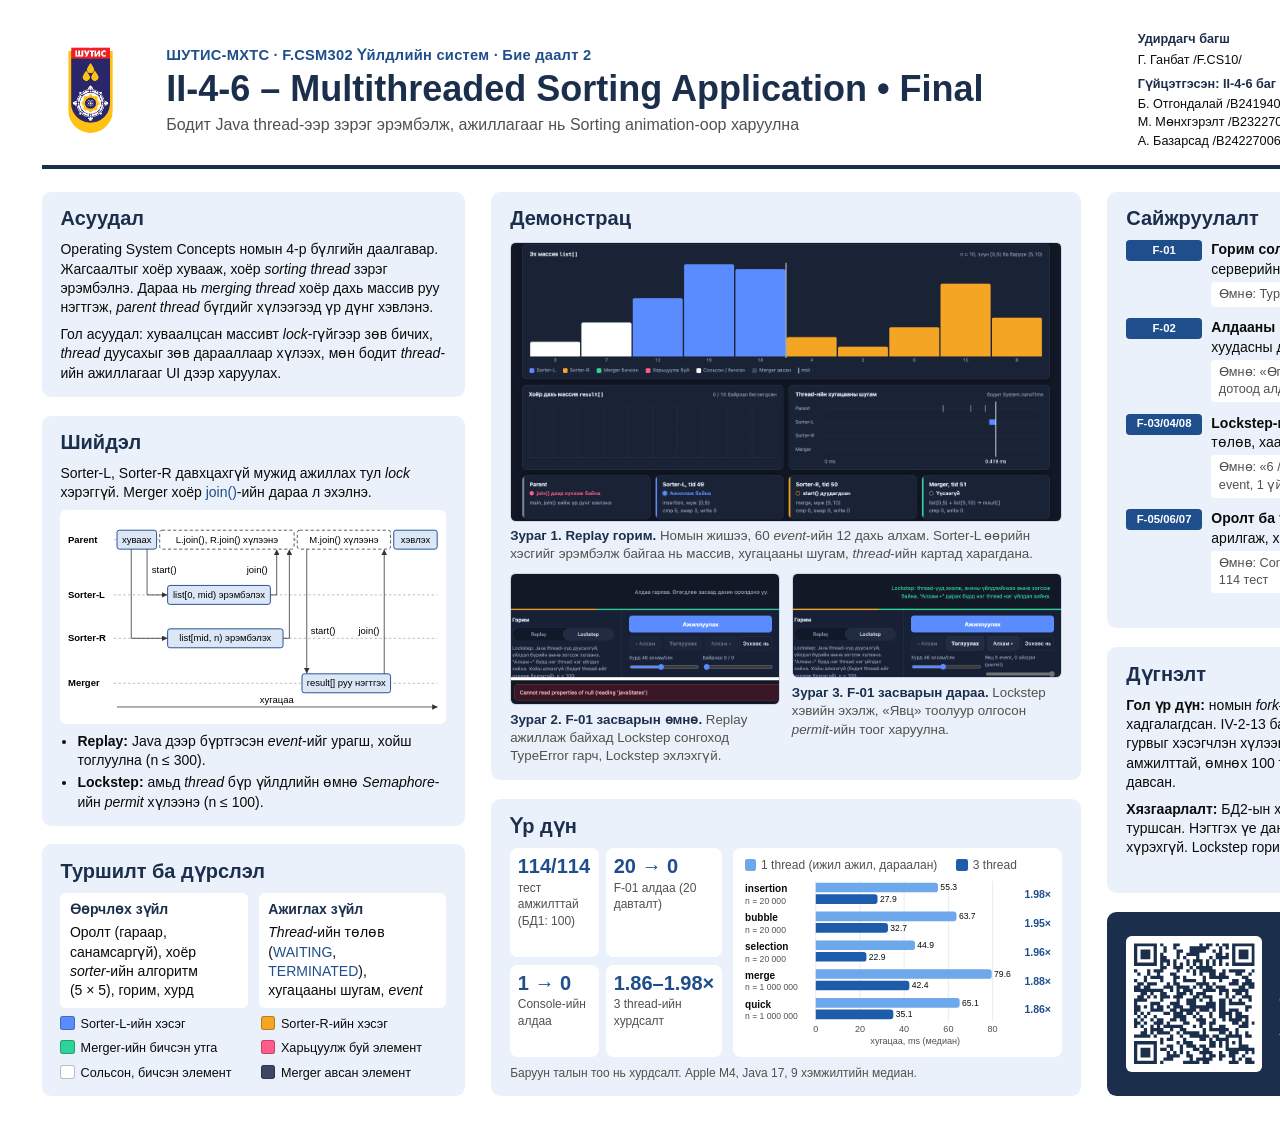
==== report/bd2/poster/poster.html @ 29daf938 "Manual-ын эцсийн засвар, Poster нэмэв" ====
<!doctype html>
<html lang="mn">
<head>
<meta charset="utf-8">
<title>II-4-6 Poster</title>
<style>
  @page { size: 420mm 297mm; margin: 0; }
  :root { --navy: #1b2f4d; --blue: #1f4e8c; --light: #eaf1fa; --line: #c9d6e8; --ink: #0b0b0b; --muted: #52514e; --c1: #eb6834; --c3: #2a78d6; }
  * { box-sizing: border-box; margin: 0; padding: 0; }
  html, body { width: 420mm; height: 297mm; background: #fff; }
  body { font-family: Arial, Helvetica, sans-serif; color: var(--ink); font-size: 10.5pt; line-height: 1.38; -webkit-print-color-adjust: exact; print-color-adjust: exact; }
  .page { width: 420mm; height: 297mm; display: flex; flex-direction: column; overflow: hidden; }

  /* ---------- header: identity of the work ---------- */
  header { display: grid; grid-template-columns: 26mm 1fr 108mm; gap: 7mm; align-items: center; margin: 8mm 11mm 0; padding-bottom: 4mm; border-bottom: 1.2mm solid var(--navy); }
  header img { width: 26mm; height: 26mm; }
  .kicker { font-size: 11pt; font-weight: bold; color: var(--blue); letter-spacing: .2pt; }
  h1 { font-size: 27pt; line-height: 1.1; margin: 1mm 0 1.5mm; color: var(--navy); }
  .sub { font-size: 12pt; color: var(--muted); }
  .team { font-size: 9.5pt; line-height: 1.45; }
  .team .row { display: grid; grid-template-columns: auto auto; column-gap: 5mm; white-space: nowrap; }
  .team .lbl { font-weight: bold; color: var(--navy); margin-bottom: .6mm; }
  .team .lbl.t2 { margin-top: 1.4mm; }

  /* ---------- body: three reading columns ---------- */
  main { flex: 1; display: grid; grid-template-columns: 112mm 1fr 116mm; gap: 7mm; padding: 6mm 11mm 7mm; min-height: 0; }
  .col { display: flex; flex-direction: column; gap: 5mm; min-height: 0; }
  .col > section { flex: 1 1 auto; }
  section { background: var(--light); border-radius: 2.5mm; padding: 3.5mm 5mm; display: flex; flex-direction: column; gap: 2mm; }
  h2 { font-size: 15pt; color: var(--navy); display: flex; align-items: center; gap: 2.5mm; }
  h2 .no { flex: none; width: 7.5mm; height: 7.5mm; border-radius: 50%; background: var(--blue); color: #fff; font-size: 11pt; display: grid; place-items: center; }
  ul { padding-left: 4.5mm; }
  li + li { margin-top: .8mm; }
  code { font-family: inherit; font-size: inherit; color: var(--blue); }
  .muted { color: var(--muted); }

  .flow { display: grid; grid-template-columns: 1fr auto 1fr auto 1fr auto 1fr; align-items: center; gap: 1.5mm; margin-top: 1mm; }
  .flow span { background: #fff; border: .3mm solid var(--line); border-radius: 1.5mm; padding: 1.5mm 1mm; text-align: center; font-size: 9pt; line-height: 1.25; }
  .flow b { color: var(--blue); }
  .flow i { font-style: normal; color: var(--blue); font-weight: bold; }
  .schema { background: #fff; border-radius: 1.5mm; padding: 1.5mm 2mm; }
  .schema img { width: 100%; display: block; }
  .legend { display: grid; grid-template-columns: 1fr 1fr; gap: 1.8mm 4mm; font-size: 9.5pt; }
  .legend span::before { content: ""; display: inline-block; width: 3.2mm; height: 3.2mm; border-radius: .7mm; margin-right: 1.6mm; vertical-align: -.5mm; background: var(--sw); border: .25mm solid rgba(0,0,0,.25); }
  .two { display: grid; grid-template-columns: 1fr 1fr; gap: 3mm; }
  .two > div { background: #fff; border-radius: 1.5mm; padding: 2mm 2.5mm; }
  .two h3 { font-size: 10.5pt; color: var(--navy); margin-bottom: 1mm; }

  figure { margin: 0; }
  figure img { display: block; width: 100%; border-radius: 1.5mm; border: .3mm solid var(--line); }
  figcaption { font-size: 10pt; color: var(--muted); margin-top: 1.4mm; }
  figcaption b { color: var(--navy); }
  .demo { gap: 2.5mm; }
  .pair { display: grid; grid-template-columns: 1fr 1fr; gap: 3mm; align-items: start; }
  .tag { font-size: 9.5pt; font-weight: bold; color: var(--navy); margin-bottom: 1mm; }

  .tiles { display: grid; grid-template-columns: repeat(4, 1fr); gap: 2mm; }
  .tile { background: #fff; border-radius: 2mm; padding: 2mm 2mm; }
  .tile .n { font-size: 14pt; white-space: nowrap; font-weight: bold; color: var(--blue); line-height: 1.1; }
  .tile .d { font-size: 9pt; color: var(--muted); margin-top: .6mm; }
  .chart { background: #fff; border-radius: 2mm; padding: 2.5mm 3mm; }
  .chart .key { display: flex; gap: 5mm; font-size: 9pt; color: var(--muted); margin-bottom: 1mm; }
  .chart .key span::before { content: ""; display: inline-block; width: 3mm; height: 3mm; border-radius: .6mm; margin-right: 1.4mm; vertical-align: -.4mm; background: var(--sw); }
  .chart img { width: 100%; display: block; }

  .fix { display: grid; grid-template-columns: 20mm 1fr; gap: 1.8mm 2.5mm; align-items: start; }
  .fix .id { background: var(--blue); color: #fff; font-weight: bold; font-size: 8.5pt; border-radius: 1mm; padding: .7mm 0; text-align: center; }

  .gh { background: var(--navy); color: #fff; display: grid; grid-template-columns: 36mm 1fr; gap: 4.5mm; align-items: center; }
  .gh h2 { color: #fff; }
  .gh h2 .no { background: #fff; color: var(--navy); }
  .gh img { width: 36mm; height: 36mm; background: #fff; padding: 2mm; border-radius: 1.5mm; }
  .gh .txt { display: flex; flex-direction: column; gap: 1.2mm; font-size: 9.5pt; }
  .gh code { font-size: 9.5pt; color: #fff; }
  .res .resgrid { display: grid; grid-template-columns: 56mm 1fr; gap: 3mm; align-items: stretch; }
  .res .tiles { grid-template-columns: 1fr 1fr; }
  .res .tile .n { font-size: 15pt; }
  .fix .ba { font-size: 9.5pt; color: var(--muted); margin-top: .8mm; background: #fff; border-radius: 1mm; padding: 1mm 2mm; }
  .fix { row-gap: 3mm; }
</style>
</head>
<body>
<div class="page">
  <header>
    <img src="../../images/logo.png" alt="ШУТИС лого">
    <div>
      <div class="kicker">ШУТИС-МХТС · F.CSM302 Үйлдлийн систем · Бие даалт 2</div>
      <h1>II-4-6 – Multithreaded Sorting Application • Final</h1>
      <div class="sub">Бодит Java thread-ээр зэрэг эрэмбэлж, ажиллагааг нь Sorting animation-оор харуулна</div>
    </div>
    <div class="team">
      <div class="lbl">Удирдагч багш</div>
      <div>Г. Ганбат /F.CS10/</div>
      <div class="lbl t2">Гүйцэтгэсэн: II-4-6 баг</div>
      <div class="row">
        <span>Б. Отгондалай /B241940132/</span><span>Б. Хаш-Эрдэнэ /B241930006/</span>
        <span>М. Мөнхгэрэлт /B232270012/</span><span>Э. Мичидмаа /B221960015/</span>
        <span>А. Базарсад /B242270065/</span><span>Ж. Суварнабазар /B251940118/</span>
      </div>
    </div>
  </header>

  <main>
    <!-- Column 1: what problem, how it is solved, what to try -->
    <div class="col">
      <section>
        <h2>Асуудал</h2>
        <p>Operating System Concepts номын 4-р бүлгийн даалгавар. Жагсаалтыг хоёр хувааж, хоёр <i>sorting thread</i> зэрэг эрэмбэлнэ. Дараа нь <i>merging thread</i> хоёр дахь массив руу нэгтгэж, <i>parent thread</i> бүгдийг хүлээгээд үр дүнг хэвлэнэ.</p>
        <p>Гол асуудал: хуваалцсан массивт <i>lock</i>-гүйгээр зөв бичих, <i>thread</i> дуусахыг зөв дарааллаар хүлээх, мөн бодит <i>thread</i>-ийн ажиллагааг UI дээр харуулах.</p>
      </section>

      <section>
        <h2>Шийдэл</h2>
        <p>Sorter-L, Sorter-R давхцахгүй мужид ажиллах тул <i>lock</i> хэрэггүй. Merger хоёр <code>join()</code>-ийн дараа л эхэлнэ.</p>
        <div class="schema"><img src="fork-join.svg" alt="Fork–join дараалал"></div>
        <ul>
          <li><b>Replay:</b> Java дээр бүртгэсэн <i>event</i>-ийг урагш, хойш тоглуулна (n ≤ 300).</li>
          <li><b>Lockstep:</b> амьд <i>thread</i> бүр үйлдлийн өмнө <i>Semaphore</i>-ийн <i>permit</i> хүлээнэ (n ≤ 100).</li>
        </ul>
      </section>

      <section>
        <h2>Туршилт ба дүрслэл</h2>
        <div class="two">
          <div><h3>Өөрчлөх зүйл</h3>Оролт (гараар, санамсаргүй), хоёр <i>sorter</i>-ийн алгоритм (5&nbsp;×&nbsp;5), горим, хурд</div>
          <div><h3>Ажиглах зүйл</h3><i>Thread</i>-ийн төлөв (<code>WAITING</code>, <code>TERMINATED</code>), хугацааны шугам, <i>event</i></div>
        </div>
        <div class="legend">
          <span style="--sw:#5B8CFF">Sorter-L-ийн хэсэг</span>
          <span style="--sw:#F5A524">Sorter-R-ийн хэсэг</span>
          <span style="--sw:#2FD39A">Merger-ийн бичсэн утга</span>
          <span style="--sw:#FF5C8A">Харьцуулж буй элемент</span>
          <span style="--sw:#FFFFFF">Сольсон, бичсэн элемент</span>
          <span style="--sw:#3B4763">Merger авсан элемент</span>
        </div>
      </section>
    </div>

    <!-- Column 2: the running program -->
    <div class="col">
      <section class="demo">
        <h2>Демонстрац</h2>
        <figure>
          <img src="shot-replay.png" alt="Replay горим">
          <figcaption><b>Зураг 1. Replay горим.</b> Номын жишээ, 60 <i>event</i>-ийн 12 дахь алхам. Sorter-L өөрийн хэсгийг эрэмбэлж байгаа нь массив, хугацааны шугам, <i>thread</i>-ийн картад харагдана.</figcaption>
        </figure>
        <div class="pair">
          <figure>
            <img src="shot-f01-before.png" alt="F-01 засварын өмнө">
            <figcaption><b>Зураг 2. F-01 засварын өмнө.</b> Replay ажиллаж байхад Lockstep сонгоход TypeError гарч, Lockstep эхлэхгүй.</figcaption>
          </figure>
          <figure>
            <img src="shot-f01-after.png" alt="F-01 засварын дараа">
            <figcaption><b>Зураг 3. F-01 засварын дараа.</b> Lockstep хэвийн эхэлж, «Явц» тоолуур олгосон <i>permit</i>-ийн тоог харуулна.</figcaption>
          </figure>
        </div>
      </section>
      <section class="res">
        <h2>Үр дүн</h2>
        <div class="resgrid">
        <div class="tiles">
          <div class="tile"><div class="n">114/114</div><div class="d">тест амжилттай (БД1: 100)</div></div>
          <div class="tile"><div class="n">20 → 0</div><div class="d">F-01 алдаа (20 давталт)</div></div>
          <div class="tile"><div class="n">1 → 0</div><div class="d">Console-ийн алдаа</div></div>
          <div class="tile"><div class="n">1.86–1.98×</div><div class="d">3 thread-ийн хурдсалт</div></div>
        </div>
        <div class="chart">
          <div class="key"><span style="--sw:#6da7ec">1 thread (ижил ажил, дараалан)</span><span style="--sw:#1c5cab">3 thread</span></div>
          <img src="chart.svg" alt="Хугацааны хэмжилтийн график">
        </div>
        </div>
        <div class="muted" style="font-size:9pt">Баруун талын тоо нь хурдсалт. Apple M4, Java 17, 9 хэмжилтийн медиан.</div>
      </section>
    </div>

    <!-- Column 3: results, improvements, conclusion, link -->
    <div class="col">

      <section>
        <h2>Сайжруулалт</h2>
        <div class="fix">
          <span class="id">F-01</span><div><b>Горим солих үеийн алдаа.</b> Хоцорсон серверийн хариуг <code>runSeq</code> дугаараар хаяна.<div class="ba">Өмнө: TypeError 20/20 → Дараа: 0/20</div></div>
          <span class="id">F-02</span><div><b>Алдааны мессеж.</b> Оролтын, сүлжээний, хуудасны дотоод алдааг ялгаж мэдээлнэ.<div class="ba">Өмнө: «Өгөгдлөө засаад…» → Дараа: «Хуудасны дотоод алдаа (оролтын алдаа биш)»</div></div>
          <span class="id">F-03/04/08</span><div><b>Lockstep-ийн ойлгомж.</b> Тоолуур, <i>thread</i>-ийн төлөв, хаагдсан <i>session</i>-ийн шалтгаан.<div class="ba">Өмнө: «6 / 6», «Ажиллаж байна» → Дараа: «6 event, 1 үйлдэл», «Permit хүлээж байна»</div></div>
          <span class="id">F-05/06/07</span><div><b>Оролт ба тест.</b> Favicon-ийн 404 алдааг арилгаж, хоосон утгын тэмдэглэл нэмэв.<div class="ba">Өмнө: Console-ийн алдаа 1, 100 тест → Дараа: 0, 114 тест</div></div>
        </div>
      </section>


      <section>
        <h2>Дүгнэлт</h2>
        <p><b>Гол үр дүн:</b> номын <i>fork–join</i> бүтэц ба <i>lock</i>-гүй зөв ажиллагаа хадгалагдсан. IV-2-13 багийн есөн шүүмжийн зургааг бүрэн, гурвыг хэсэгчлэн хүлээн авч засварласан. 114 тест бүгд амжилттай, өмнөх 100 тест шинэ код дээр өөрчлөлтгүй давсан.</p>
        <p><b>Хязгаарлалт:</b> БД2-ын хувилбарыг зөвхөн macOS дээр туршсан. Нэгтгэх үе дан <i>thread</i>-ээр явдаг тул хурдсалт 2-т хүрэхгүй. Lockstep горимд хойш алхах боломжгүй.</p>
      </section>
      <section class="gh">
        <img src="qr.svg" alt="GitHub release QR">
        <div class="txt">
          <h2>GitHub</h2>
          <div><b>Final release v2.0.0</b><br>github.com/Munkhgerelt/<br>F.CSM302-TeamProject-2-4-6</div>
          <div>Туршиж үзэх: README-ийн Quick Start<br><code>./build.sh</code> → <code>./run.sh --web</code></div>
        </div>
      </section>
    </div>
  </main>
</div>
</body>
</html>
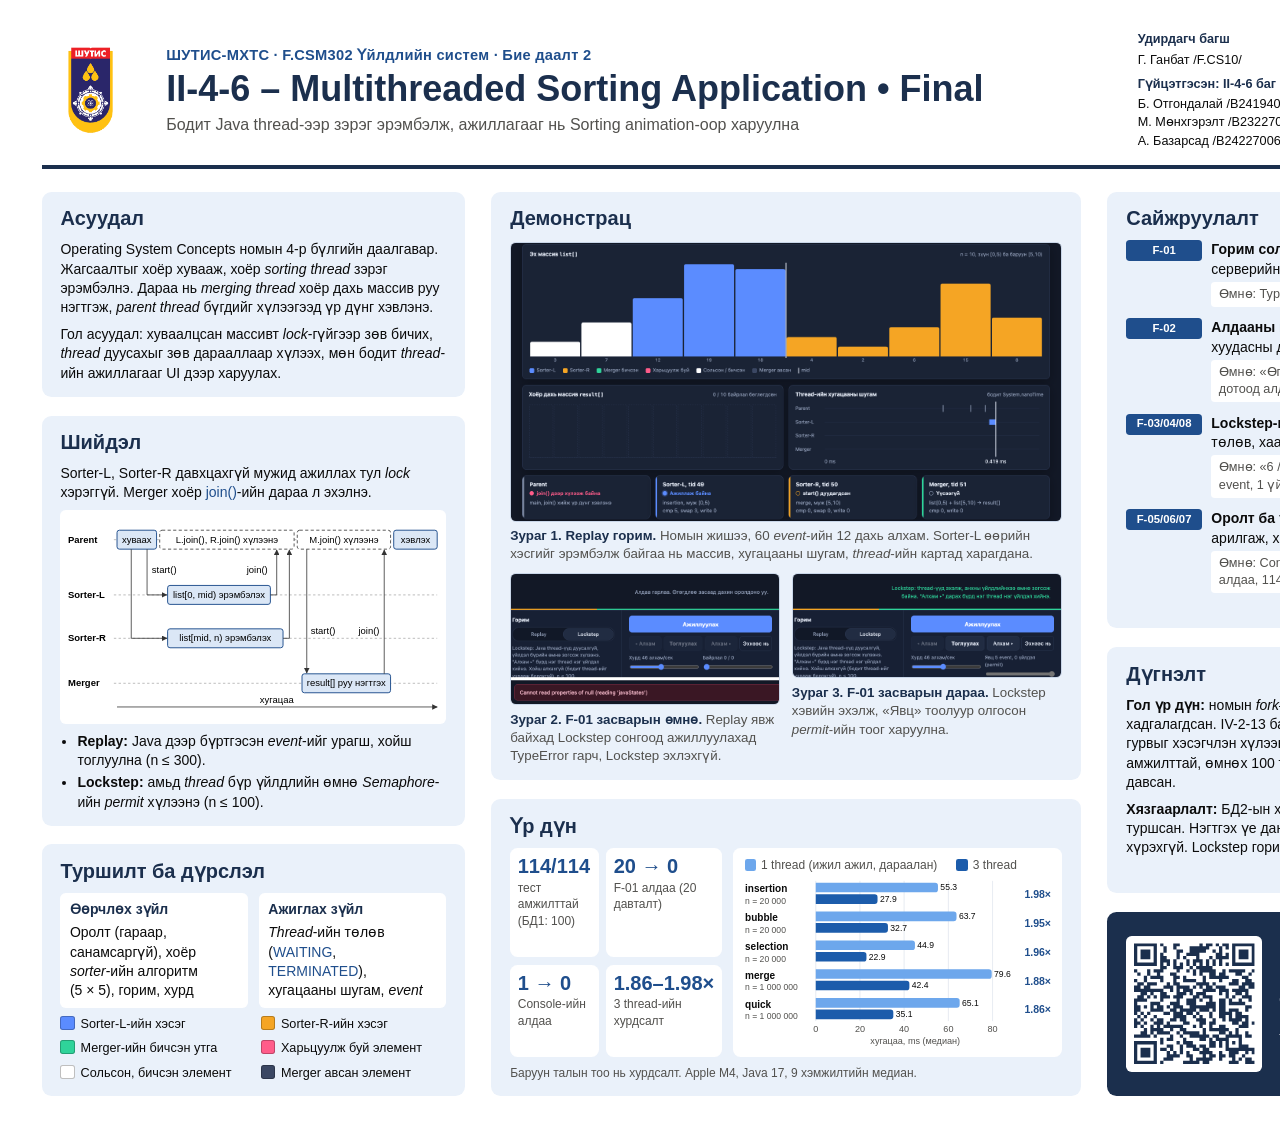
==== commit e3ab9267: "Poster-ын эцсийн хувилбар" ====
--- a/report/bd2/poster/poster.html
+++ b/report/bd2/poster/poster.html
@@ -147,7 +147,7 @@
         <div class="pair">
           <figure>
             <img src="shot-f01-before.png" alt="F-01 засварын өмнө">
-            <figcaption><b>Зураг 2. F-01 засварын өмнө.</b> Replay ажиллаж байхад Lockstep сонгоход TypeError гарч, Lockstep эхлэхгүй.</figcaption>
+            <figcaption><b>Зураг 2. F-01 засварын өмнө.</b> Replay явж байхад Lockstep сонгоод ажиллуулахад TypeError гарч, Lockstep эхлэхгүй.</figcaption>
           </figure>
           <figure>
             <img src="shot-f01-after.png" alt="F-01 засварын дараа">
@@ -180,9 +180,9 @@
         <h2>Сайжруулалт</h2>
         <div class="fix">
           <span class="id">F-01</span><div><b>Горим солих үеийн алдаа.</b> Хоцорсон серверийн хариуг <code>runSeq</code> дугаараар хаяна.<div class="ba">Өмнө: TypeError 20/20 → Дараа: 0/20</div></div>
-          <span class="id">F-02</span><div><b>Алдааны мессеж.</b> Оролтын, сүлжээний, хуудасны дотоод алдааг ялгаж мэдээлнэ.<div class="ba">Өмнө: «Өгөгдлөө засаад…» → Дараа: «Хуудасны дотоод алдаа (оролтын алдаа биш)»</div></div>
+          <span class="id">F-02</span><div><b>Алдааны мессеж.</b> Оролтын, сүлжээний, хуудасны дотоод алдааг ялгаж мэдээлнэ.<div class="ba">Өмнө: «Өгөгдлөө засаад…» → Дараа: «Хуудасны дотоод алдаа гарлаа (оролтын алдаа биш)»</div></div>
           <span class="id">F-03/04/08</span><div><b>Lockstep-ийн ойлгомж.</b> Тоолуур, <i>thread</i>-ийн төлөв, хаагдсан <i>session</i>-ийн шалтгаан.<div class="ba">Өмнө: «6 / 6», «Ажиллаж байна» → Дараа: «6 event, 1 үйлдэл», «Permit хүлээж байна»</div></div>
-          <span class="id">F-05/06/07</span><div><b>Оролт ба тест.</b> Favicon-ийн 404 алдааг арилгаж, хоосон утгын тэмдэглэл нэмэв.<div class="ba">Өмнө: Console-ийн алдаа 1, 100 тест → Дараа: 0, 114 тест</div></div>
+          <span class="id">F-05/06/07</span><div><b>Оролт ба тест.</b> Favicon-ийн 404 алдааг арилгаж, хоосон утгын тэмдэглэл нэмэв.<div class="ba">Өмнө: Console-д 1 алдаа, 100 тест → Дараа: 0 алдаа, 114 тест</div></div>
         </div>
       </section>
 
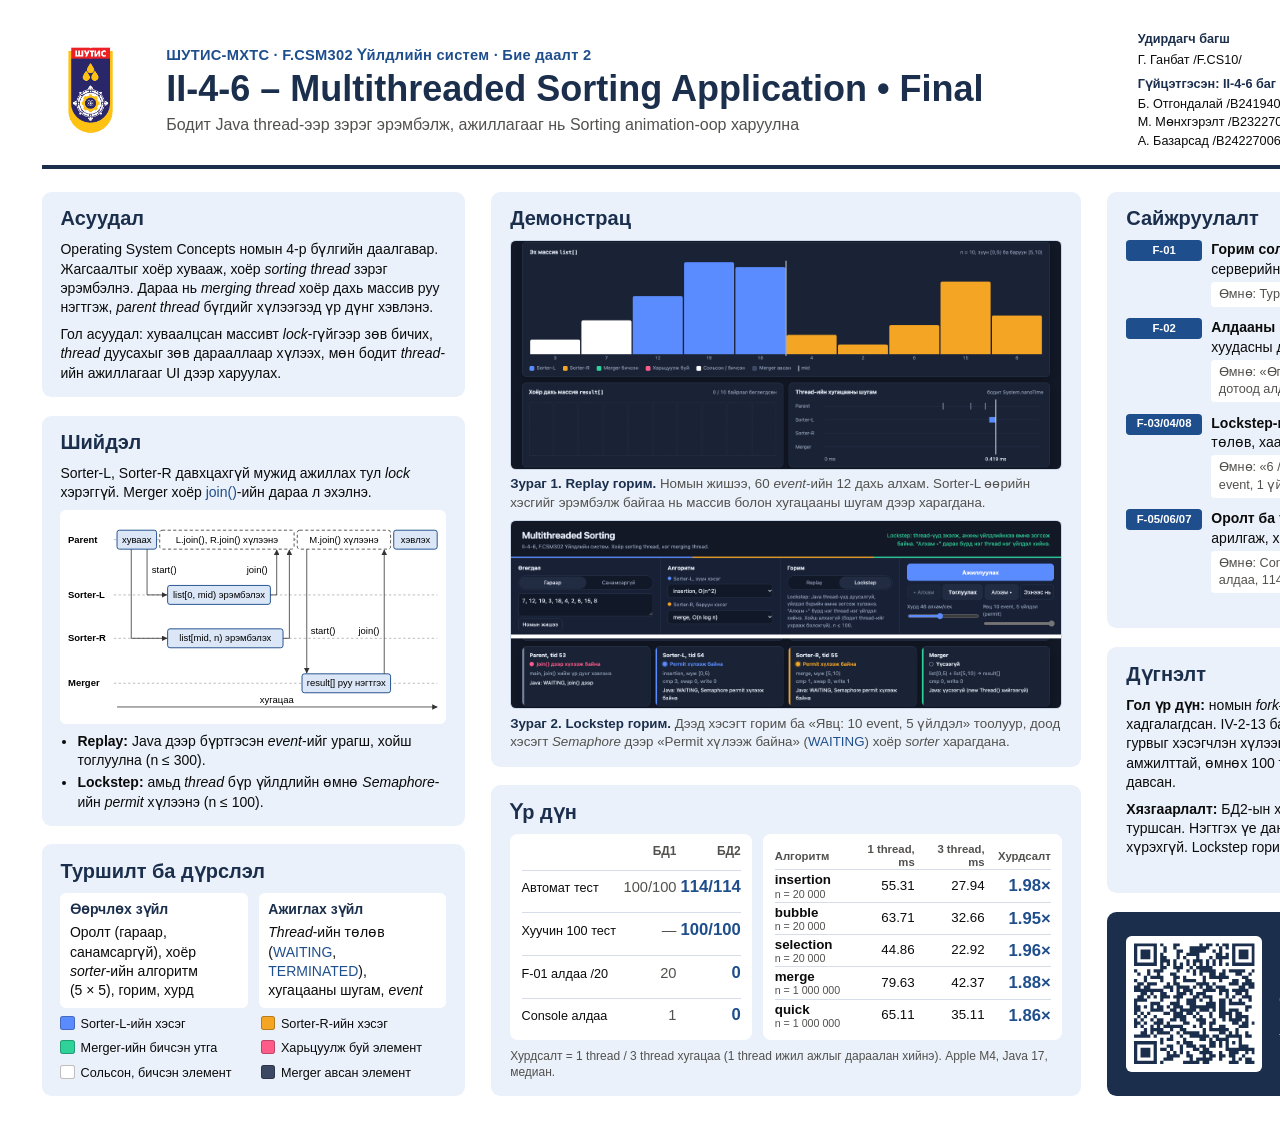
==== commit cb58a406: "Poster: Lockstep зураг, Үр дүнг хүснэгтээр шинэчлэв" ====
--- a/report/bd2/poster/poster.html
+++ b/report/bd2/poster/poster.html
@@ -50,7 +50,7 @@
   figure img { display: block; width: 100%; border-radius: 1.5mm; border: .3mm solid var(--line); }
   figcaption { font-size: 10pt; color: var(--muted); margin-top: 1.4mm; }
   figcaption b { color: var(--navy); }
-  .demo { gap: 2.5mm; }
+  .demo { gap: 2mm; }
   .pair { display: grid; grid-template-columns: 1fr 1fr; gap: 3mm; align-items: start; }
   .tag { font-size: 9.5pt; font-weight: bold; color: var(--navy); margin-bottom: 1mm; }
 
@@ -77,6 +77,26 @@
   .res .tile .n { font-size: 15pt; }
   .fix .ba { font-size: 9.5pt; color: var(--muted); margin-top: .8mm; background: #fff; border-radius: 1mm; padding: 1mm 2mm; }
   .fix { row-gap: 3mm; }
+  .res .resgrid { grid-template-columns: 64mm 1fr; }
+  .cmp { background: #fff; border-radius: 2mm; padding: 2.5mm 3mm; display: flex; flex-direction: column; justify-content: space-between; }
+  .cmp .hd, .cmp .row { display: grid; grid-template-columns: 1fr 15mm 16mm; align-items: baseline; column-gap: 1mm; }
+  .cmp .hd span { font-size: 9pt; font-weight: bold; color: var(--muted); text-align: right; }
+  .cmp .row { border-top: .25mm solid #d5dde8; padding: 1.2mm 0; }
+  .cmp .row span { font-size: 9.5pt; line-height: 1.2; }
+  .cmp .row b { font-size: 12.5pt; color: var(--blue); text-align: right; white-space: nowrap; }
+  .cmp .row b.old { color: var(--muted); font-weight: normal; font-size: 11pt; }
+  .cmp .row i { font-style: normal; color: var(--muted); text-align: center; }
+  .chart .ctitle { font-size: 9.5pt; font-weight: bold; color: var(--navy); margin-bottom: 1.5mm; }
+  .spd { background: #fff; border-radius: 2mm; padding: 2.5mm 3mm; display: flex; flex-direction: column; justify-content: space-between; }
+  .spd .hd, .spd .row { display: grid; grid-template-columns: 1fr 17mm 17mm 16mm; align-items: center; column-gap: 1.5mm; }
+  .spd .hd span { font-size: 8.5pt; font-weight: bold; color: var(--muted); text-align: right; line-height: 1.15; }
+  .spd .hd span:first-child { text-align: left; }
+  .spd .row { border-top: .25mm solid #d5dde8; padding: .5mm 0; }
+  .spd .row span { font-size: 10pt; text-align: right; font-variant-numeric: tabular-nums; }
+  .spd .row span:first-child { text-align: left; display: flex; flex-direction: column; line-height: 1.15; }
+  .spd .row .alg { font-size: 10pt; color: var(--ink); }
+  .spd .row small { font-size: 8pt; color: var(--muted); }
+  .spd .row > b { font-size: 12.5pt; color: var(--blue); text-align: right; }
 </style>
 </head>
 <body>
@@ -142,34 +162,33 @@
         <h2>Демонстрац</h2>
         <figure>
           <img src="shot-replay.png" alt="Replay горим">
-          <figcaption><b>Зураг 1. Replay горим.</b> Номын жишээ, 60 <i>event</i>-ийн 12 дахь алхам. Sorter-L өөрийн хэсгийг эрэмбэлж байгаа нь массив, хугацааны шугам, <i>thread</i>-ийн картад харагдана.</figcaption>
+          <figcaption><b>Зураг 1. Replay горим.</b> Номын жишээ, 60 <i>event</i>-ийн 12 дахь алхам. Sorter-L өөрийн хэсгийг эрэмбэлж байгаа нь массив болон хугацааны шугам дээр харагдана.</figcaption>
         </figure>
-        <div class="pair">
-          <figure>
-            <img src="shot-f01-before.png" alt="F-01 засварын өмнө">
-            <figcaption><b>Зураг 2. F-01 засварын өмнө.</b> Replay явж байхад Lockstep сонгоод ажиллуулахад TypeError гарч, Lockstep эхлэхгүй.</figcaption>
-          </figure>
-          <figure>
-            <img src="shot-f01-after.png" alt="F-01 засварын дараа">
-            <figcaption><b>Зураг 3. F-01 засварын дараа.</b> Lockstep хэвийн эхэлж, «Явц» тоолуур олгосон <i>permit</i>-ийн тоог харуулна.</figcaption>
-          </figure>
-        </div>
+        <figure>
+          <img src="shot-lockstep-cards.png" alt="Lockstep горим">
+          <figcaption><b>Зураг 2. Lockstep горим.</b> Дээд хэсэгт горим ба «Явц: 10 event, 5 үйлдэл» тоолуур, доод хэсэгт <i>Semaphore</i> дээр «Permit хүлээж байна» (<code>WAITING</code>) хоёр <i>sorter</i> харагдана.</figcaption>
+        </figure>
       </section>
       <section class="res">
         <h2>Үр дүн</h2>
         <div class="resgrid">
-        <div class="tiles">
-          <div class="tile"><div class="n">114/114</div><div class="d">тест амжилттай (БД1: 100)</div></div>
-          <div class="tile"><div class="n">20 → 0</div><div class="d">F-01 алдаа (20 давталт)</div></div>
-          <div class="tile"><div class="n">1 → 0</div><div class="d">Console-ийн алдаа</div></div>
-          <div class="tile"><div class="n">1.86–1.98×</div><div class="d">3 thread-ийн хурдсалт</div></div>
-        </div>
-        <div class="chart">
-          <div class="key"><span style="--sw:#6da7ec">1 thread (ижил ажил, дараалан)</span><span style="--sw:#1c5cab">3 thread</span></div>
-          <img src="chart.svg" alt="Хугацааны хэмжилтийн график">
-        </div>
-        </div>
-        <div class="muted" style="font-size:9pt">Баруун талын тоо нь хурдсалт. Apple M4, Java 17, 9 хэмжилтийн медиан.</div>
+          <div class="cmp">
+            <div class="hd"><span></span><span>БД1</span><span>БД2</span></div>
+            <div class="row"><span>Автомат тест</span><b class="old">100/100</b><b>114/114</b></div>
+            <div class="row"><span>Хуучин 100 тест</span><b class="old">—</b><b>100/100</b></div>
+            <div class="row"><span>F-01 алдаа /20</span><b class="old">20</b><b>0</b></div>
+            <div class="row"><span>Console алдаа</span><b class="old">1</b><b>0</b></div>
+          </div>
+          <div class="spd">
+            <div class="hd"><span>Алгоритм</span><span>1 thread, ms</span><span>3 thread, ms</span><span>Хурдсалт</span></div>
+            <div class="row"><span><b class="alg">insertion</b><small>n = 20 000</small></span><span>55.31</span><span>27.94</span><b>1.98×</b></div>
+            <div class="row"><span><b class="alg">bubble</b><small>n = 20 000</small></span><span>63.71</span><span>32.66</span><b>1.95×</b></div>
+            <div class="row"><span><b class="alg">selection</b><small>n = 20 000</small></span><span>44.86</span><span>22.92</span><b>1.96×</b></div>
+            <div class="row"><span><b class="alg">merge</b><small>n = 1 000 000</small></span><span>79.63</span><span>42.37</span><b>1.88×</b></div>
+            <div class="row"><span><b class="alg">quick</b><small>n = 1 000 000</small></span><span>65.11</span><span>35.11</span><b>1.86×</b></div>
+          </div>
+        </div>
+        <div class="muted" style="font-size:9pt">Хурдсалт = 1 thread / 3 thread хугацаа (1 thread ижил ажлыг дараалан хийнэ). Apple M4, Java 17, медиан.</div>
       </section>
     </div>
 
